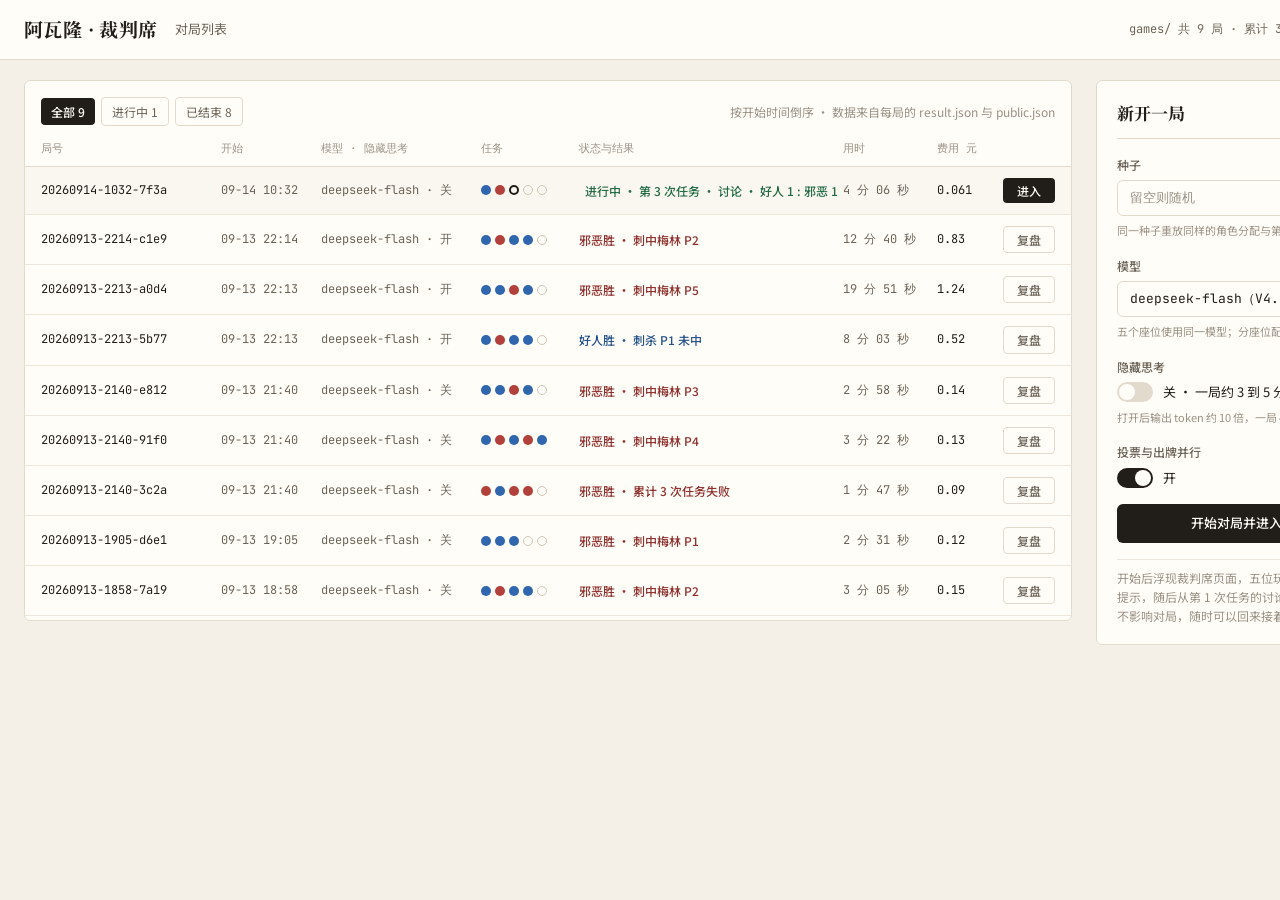
==== design/admin-console/Lobby.dc.html @ 084bc299 "管理员界面设计稿：七块画面的生成脚本与画板源文件，新增设计说明与 ADR 0008 - design/admin-console/：build_screens.py 生成七块画面，另有两块未采用的低保" ====
<!doctype html>
<html>
<head>
  <meta charset="utf-8">
  <script src="./support.js"></script>
</head>
<body>
<x-dc>
<helmet>
  <link rel="stylesheet" href="https://fonts.googleapis.com/css2?family=Noto+Serif+SC:wght@600;700&family=Noto+Sans+SC:wght@400;500;700&family=JetBrains+Mono:wght@400;500&display=swap">
  <style>
    body { margin: 0; background: #f4f0e8; color: #211d18; font-family: "Noto Sans SC", "PingFang SC", "Hiragino Sans GB", "Microsoft YaHei", sans-serif; font-size: 14px; line-height: 1.6; -webkit-font-smoothing: antialiased; }
    a { color: #2f66ad; text-decoration: none; } a:hover { color: #24518a; text-decoration: underline; }
    .serif { font-family: "Noto Serif SC", "Songti SC", "STSong", "SimSun", serif; }
    .mono { font-family: "JetBrains Mono", "SF Mono", Menlo, Consolas, monospace; font-variant-numeric: tabular-nums; }
    @keyframes pulse { 0% { opacity: 1; } 50% { opacity: 0.3; } 100% { opacity: 1; } }
    .pulse { animation: pulse 1.6s ease-in-out infinite; }
    @keyframes shimmer { 0% { background-position: -300px 0; } 100% { background-position: 300px 0; } }
    .skeleton { background: linear-gradient(90deg, #e9e3d7 0%, #f6f2ea 50%, #e9e3d7 100%); background-size: 600px 100%; animation: shimmer 1.8s linear infinite; border-radius: 3px; }
  </style>
</helmet>
<div style="width: 1440px; min-height: 760px; background: #f4f0e8; display: flex; flex-direction: column; box-sizing: border-box;">

  <div style="height: 60px; box-sizing: border-box; padding: 0 24px; display: flex; align-items: center; justify-content: space-between; gap: 24px; background: #fffdf8; border-bottom: 1px solid #e2dbcd;">
    <div style="display: flex; align-items: center; gap: 18px;">
      <div class="serif" style="font-size: 19px; font-weight: 700; letter-spacing: 0.02em; color: #211d18; white-space: nowrap;">阿瓦隆 · 裁判席</div>
      <span style="font-size: 13px; color: #6b6357;">对局列表</span>
    </div>
    <div style="display: flex; align-items: center; gap: 14px;">
      <span class="mono" style="font-size: 12px; color: #6b6357;">games/ 共 9 局 · 累计 3.28 元</span>
      <span style="font-size: 13px; padding: 7px 14px; border-radius: 6px; background: #211d18; color: #fffdf8; font-weight: 500;">新开一局</span>
    </div>
  </div>
  <div style="box-sizing: border-box; padding: 20px 24px 28px; display: grid; grid-template-columns: minmax(0, 1fr) 320px; gap: 24px; align-items: start;">
    <div style="display: flex; flex-direction: column; gap: 20px; min-width: 0;">
      <div style="background: #fffdf8; border: 1px solid #e2dbcd; border-radius: 6px; padding: 16px 0 4px; box-sizing: border-box;">
        <div style="display: flex; align-items: center; justify-content: space-between; padding: 0 16px 14px;">
          <div style="display: flex; align-items: center; gap: 6px;">
            <span style="font-size: 12px; padding: 4px 10px; border-radius: 4px; background: #211d18; color: #fffdf8; font-weight: 500;">全部 9</span>
            <span style="font-size: 12px; padding: 4px 10px; border-radius: 4px; border: 1px solid #e2dbcd; color: #6b6357;">进行中 1</span>
            <span style="font-size: 12px; padding: 4px 10px; border-radius: 4px; border: 1px solid #e2dbcd; color: #6b6357;">已结束 8</span>
          </div>
          <span style="font-size: 12px; color: #9a9184;">按开始时间倒序 · 数据来自每局的 result.json 与 public.json</span>
        </div>
        <div class="mono" style="display: grid; grid-template-columns: 170px 90px 150px 88px minmax(0, 1fr) 84px 56px 52px; gap: 10px; font-size: 11px; color: #9a9184; padding: 0 16px 8px; border-bottom: 1px solid #e2dbcd;"><span>局号</span><span>开始</span><span>模型 · 隐藏思考</span><span>任务</span><span>状态与结果</span><span>用时</span><span>费用 元</span><span></span></div>
        
          <div style="display: grid; grid-template-columns: 170px 90px 150px 88px minmax(0, 1fr) 84px 56px 52px; gap: 10px; align-items: center; padding: 11px 16px; border-bottom: 1px solid #ede7db; font-size: 13px; color: #211d18; background: #faf7f1;">
            <span class="mono" style="font-size: 12px; white-space: nowrap;">20260914-1032-7f3a</span>
            <span class="mono" style="font-size: 12px; color: #6b6357; white-space: nowrap;">09-14 10:32</span>
            <span class="mono" style="font-size: 12px; color: #6b6357; white-space: nowrap;">deepseek-flash · 关</span>
            <div style="display: inline-flex; gap: 4px; align-items: center;"><span style="width: 10px; height: 10px; border-radius: 50%; background: #2f66ad; display: inline-block;"></span><span style="width: 10px; height: 10px; border-radius: 50%; background: #b2403b; display: inline-block;"></span><span class="pulse" style="width: 10px; height: 10px; border-radius: 50%; border: 2px solid #211d18; box-sizing: border-box; display: inline-block;"></span><span style="width: 10px; height: 10px; border-radius: 50%; border: 1px solid #cfc7b8; box-sizing: border-box; display: inline-block;"></span><span style="width: 10px; height: 10px; border-radius: 50%; border: 1px solid #cfc7b8; box-sizing: border-box; display: inline-block;"></span></div>
            <span style="display: inline-flex; align-items: center; gap: 6px; font-size: 12px; color: #236b45; font-weight: 500; white-space: nowrap;"><span class="pulse" style="width: 8px; height: 8px; border-radius: 50%; background: #2f8a5b; display: inline-block;"></span>进行中 · 第 3 次任务 · 讨论 · 好人 1 : 邪恶 1</span>
            <span class="mono" style="font-size: 12px; color: #6b6357; white-space: nowrap;">4 分 06 秒</span>
            <span class="mono" style="font-size: 12px;">0.061</span>
            <span style="font-size: 12px; padding: 3px 10px; border-radius: 4px; background: #211d18; color: #fffdf8; font-weight: 500; text-align: center; white-space: nowrap;">进入</span>
          </div>
          <div style="display: grid; grid-template-columns: 170px 90px 150px 88px minmax(0, 1fr) 84px 56px 52px; gap: 10px; align-items: center; padding: 11px 16px; border-bottom: 1px solid #ede7db; font-size: 13px; color: #211d18;">
            <span class="mono" style="font-size: 12px; white-space: nowrap;">20260913-2214-c1e9</span>
            <span class="mono" style="font-size: 12px; color: #6b6357; white-space: nowrap;">09-13 22:14</span>
            <span class="mono" style="font-size: 12px; color: #6b6357; white-space: nowrap;">deepseek-flash · 开</span>
            <div style="display: inline-flex; gap: 4px; align-items: center;"><span style="width: 10px; height: 10px; border-radius: 50%; background: #2f66ad; display: inline-block;"></span><span style="width: 10px; height: 10px; border-radius: 50%; background: #b2403b; display: inline-block;"></span><span style="width: 10px; height: 10px; border-radius: 50%; background: #2f66ad; display: inline-block;"></span><span style="width: 10px; height: 10px; border-radius: 50%; background: #2f66ad; display: inline-block;"></span><span style="width: 10px; height: 10px; border-radius: 50%; border: 1px solid #cfc7b8; box-sizing: border-box; display: inline-block;"></span></div>
            <span style="font-size: 12px; color: #8f312d; font-weight: 500; white-space: nowrap;">邪恶胜 · 刺中梅林 P2</span>
            <span class="mono" style="font-size: 12px; color: #6b6357; white-space: nowrap;">12 分 40 秒</span>
            <span class="mono" style="font-size: 12px;">0.83</span>
            <span style="font-size: 12px; padding: 3px 10px; border-radius: 4px; border: 1px solid #e2dbcd; color: #6b6357; font-weight: 500; text-align: center; white-space: nowrap;">复盘</span>
          </div>
          <div style="display: grid; grid-template-columns: 170px 90px 150px 88px minmax(0, 1fr) 84px 56px 52px; gap: 10px; align-items: center; padding: 11px 16px; border-bottom: 1px solid #ede7db; font-size: 13px; color: #211d18;">
            <span class="mono" style="font-size: 12px; white-space: nowrap;">20260913-2213-a0d4</span>
            <span class="mono" style="font-size: 12px; color: #6b6357; white-space: nowrap;">09-13 22:13</span>
            <span class="mono" style="font-size: 12px; color: #6b6357; white-space: nowrap;">deepseek-flash · 开</span>
            <div style="display: inline-flex; gap: 4px; align-items: center;"><span style="width: 10px; height: 10px; border-radius: 50%; background: #2f66ad; display: inline-block;"></span><span style="width: 10px; height: 10px; border-radius: 50%; background: #2f66ad; display: inline-block;"></span><span style="width: 10px; height: 10px; border-radius: 50%; background: #b2403b; display: inline-block;"></span><span style="width: 10px; height: 10px; border-radius: 50%; background: #2f66ad; display: inline-block;"></span><span style="width: 10px; height: 10px; border-radius: 50%; border: 1px solid #cfc7b8; box-sizing: border-box; display: inline-block;"></span></div>
            <span style="font-size: 12px; color: #8f312d; font-weight: 500; white-space: nowrap;">邪恶胜 · 刺中梅林 P5</span>
            <span class="mono" style="font-size: 12px; color: #6b6357; white-space: nowrap;">19 分 51 秒</span>
            <span class="mono" style="font-size: 12px;">1.24</span>
            <span style="font-size: 12px; padding: 3px 10px; border-radius: 4px; border: 1px solid #e2dbcd; color: #6b6357; font-weight: 500; text-align: center; white-space: nowrap;">复盘</span>
          </div>
          <div style="display: grid; grid-template-columns: 170px 90px 150px 88px minmax(0, 1fr) 84px 56px 52px; gap: 10px; align-items: center; padding: 11px 16px; border-bottom: 1px solid #ede7db; font-size: 13px; color: #211d18;">
            <span class="mono" style="font-size: 12px; white-space: nowrap;">20260913-2213-5b77</span>
            <span class="mono" style="font-size: 12px; color: #6b6357; white-space: nowrap;">09-13 22:13</span>
            <span class="mono" style="font-size: 12px; color: #6b6357; white-space: nowrap;">deepseek-flash · 开</span>
            <div style="display: inline-flex; gap: 4px; align-items: center;"><span style="width: 10px; height: 10px; border-radius: 50%; background: #2f66ad; display: inline-block;"></span><span style="width: 10px; height: 10px; border-radius: 50%; background: #b2403b; display: inline-block;"></span><span style="width: 10px; height: 10px; border-radius: 50%; background: #2f66ad; display: inline-block;"></span><span style="width: 10px; height: 10px; border-radius: 50%; background: #2f66ad; display: inline-block;"></span><span style="width: 10px; height: 10px; border-radius: 50%; border: 1px solid #cfc7b8; box-sizing: border-box; display: inline-block;"></span></div>
            <span style="font-size: 12px; color: #24518a; font-weight: 500; white-space: nowrap;">好人胜 · 刺杀 P1 未中</span>
            <span class="mono" style="font-size: 12px; color: #6b6357; white-space: nowrap;">8 分 03 秒</span>
            <span class="mono" style="font-size: 12px;">0.52</span>
            <span style="font-size: 12px; padding: 3px 10px; border-radius: 4px; border: 1px solid #e2dbcd; color: #6b6357; font-weight: 500; text-align: center; white-space: nowrap;">复盘</span>
          </div>
          <div style="display: grid; grid-template-columns: 170px 90px 150px 88px minmax(0, 1fr) 84px 56px 52px; gap: 10px; align-items: center; padding: 11px 16px; border-bottom: 1px solid #ede7db; font-size: 13px; color: #211d18;">
            <span class="mono" style="font-size: 12px; white-space: nowrap;">20260913-2140-e812</span>
            <span class="mono" style="font-size: 12px; color: #6b6357; white-space: nowrap;">09-13 21:40</span>
            <span class="mono" style="font-size: 12px; color: #6b6357; white-space: nowrap;">deepseek-flash · 关</span>
            <div style="display: inline-flex; gap: 4px; align-items: center;"><span style="width: 10px; height: 10px; border-radius: 50%; background: #2f66ad; display: inline-block;"></span><span style="width: 10px; height: 10px; border-radius: 50%; background: #2f66ad; display: inline-block;"></span><span style="width: 10px; height: 10px; border-radius: 50%; background: #b2403b; display: inline-block;"></span><span style="width: 10px; height: 10px; border-radius: 50%; background: #2f66ad; display: inline-block;"></span><span style="width: 10px; height: 10px; border-radius: 50%; border: 1px solid #cfc7b8; box-sizing: border-box; display: inline-block;"></span></div>
            <span style="font-size: 12px; color: #8f312d; font-weight: 500; white-space: nowrap;">邪恶胜 · 刺中梅林 P3</span>
            <span class="mono" style="font-size: 12px; color: #6b6357; white-space: nowrap;">2 分 58 秒</span>
            <span class="mono" style="font-size: 12px;">0.14</span>
            <span style="font-size: 12px; padding: 3px 10px; border-radius: 4px; border: 1px solid #e2dbcd; color: #6b6357; font-weight: 500; text-align: center; white-space: nowrap;">复盘</span>
          </div>
          <div style="display: grid; grid-template-columns: 170px 90px 150px 88px minmax(0, 1fr) 84px 56px 52px; gap: 10px; align-items: center; padding: 11px 16px; border-bottom: 1px solid #ede7db; font-size: 13px; color: #211d18;">
            <span class="mono" style="font-size: 12px; white-space: nowrap;">20260913-2140-91f0</span>
            <span class="mono" style="font-size: 12px; color: #6b6357; white-space: nowrap;">09-13 21:40</span>
            <span class="mono" style="font-size: 12px; color: #6b6357; white-space: nowrap;">deepseek-flash · 关</span>
            <div style="display: inline-flex; gap: 4px; align-items: center;"><span style="width: 10px; height: 10px; border-radius: 50%; background: #2f66ad; display: inline-block;"></span><span style="width: 10px; height: 10px; border-radius: 50%; background: #b2403b; display: inline-block;"></span><span style="width: 10px; height: 10px; border-radius: 50%; background: #2f66ad; display: inline-block;"></span><span style="width: 10px; height: 10px; border-radius: 50%; background: #b2403b; display: inline-block;"></span><span style="width: 10px; height: 10px; border-radius: 50%; background: #2f66ad; display: inline-block;"></span></div>
            <span style="font-size: 12px; color: #8f312d; font-weight: 500; white-space: nowrap;">邪恶胜 · 刺中梅林 P4</span>
            <span class="mono" style="font-size: 12px; color: #6b6357; white-space: nowrap;">3 分 22 秒</span>
            <span class="mono" style="font-size: 12px;">0.13</span>
            <span style="font-size: 12px; padding: 3px 10px; border-radius: 4px; border: 1px solid #e2dbcd; color: #6b6357; font-weight: 500; text-align: center; white-space: nowrap;">复盘</span>
          </div>
          <div style="display: grid; grid-template-columns: 170px 90px 150px 88px minmax(0, 1fr) 84px 56px 52px; gap: 10px; align-items: center; padding: 11px 16px; border-bottom: 1px solid #ede7db; font-size: 13px; color: #211d18;">
            <span class="mono" style="font-size: 12px; white-space: nowrap;">20260913-2140-3c2a</span>
            <span class="mono" style="font-size: 12px; color: #6b6357; white-space: nowrap;">09-13 21:40</span>
            <span class="mono" style="font-size: 12px; color: #6b6357; white-space: nowrap;">deepseek-flash · 关</span>
            <div style="display: inline-flex; gap: 4px; align-items: center;"><span style="width: 10px; height: 10px; border-radius: 50%; background: #b2403b; display: inline-block;"></span><span style="width: 10px; height: 10px; border-radius: 50%; background: #2f66ad; display: inline-block;"></span><span style="width: 10px; height: 10px; border-radius: 50%; background: #b2403b; display: inline-block;"></span><span style="width: 10px; height: 10px; border-radius: 50%; background: #b2403b; display: inline-block;"></span><span style="width: 10px; height: 10px; border-radius: 50%; border: 1px solid #cfc7b8; box-sizing: border-box; display: inline-block;"></span></div>
            <span style="font-size: 12px; color: #8f312d; font-weight: 500; white-space: nowrap;">邪恶胜 · 累计 3 次任务失败</span>
            <span class="mono" style="font-size: 12px; color: #6b6357; white-space: nowrap;">1 分 47 秒</span>
            <span class="mono" style="font-size: 12px;">0.09</span>
            <span style="font-size: 12px; padding: 3px 10px; border-radius: 4px; border: 1px solid #e2dbcd; color: #6b6357; font-weight: 500; text-align: center; white-space: nowrap;">复盘</span>
          </div>
          <div style="display: grid; grid-template-columns: 170px 90px 150px 88px minmax(0, 1fr) 84px 56px 52px; gap: 10px; align-items: center; padding: 11px 16px; border-bottom: 1px solid #ede7db; font-size: 13px; color: #211d18;">
            <span class="mono" style="font-size: 12px; white-space: nowrap;">20260913-1905-d6e1</span>
            <span class="mono" style="font-size: 12px; color: #6b6357; white-space: nowrap;">09-13 19:05</span>
            <span class="mono" style="font-size: 12px; color: #6b6357; white-space: nowrap;">deepseek-flash · 关</span>
            <div style="display: inline-flex; gap: 4px; align-items: center;"><span style="width: 10px; height: 10px; border-radius: 50%; background: #2f66ad; display: inline-block;"></span><span style="width: 10px; height: 10px; border-radius: 50%; background: #2f66ad; display: inline-block;"></span><span style="width: 10px; height: 10px; border-radius: 50%; background: #2f66ad; display: inline-block;"></span><span style="width: 10px; height: 10px; border-radius: 50%; border: 1px solid #cfc7b8; box-sizing: border-box; display: inline-block;"></span><span style="width: 10px; height: 10px; border-radius: 50%; border: 1px solid #cfc7b8; box-sizing: border-box; display: inline-block;"></span></div>
            <span style="font-size: 12px; color: #8f312d; font-weight: 500; white-space: nowrap;">邪恶胜 · 刺中梅林 P1</span>
            <span class="mono" style="font-size: 12px; color: #6b6357; white-space: nowrap;">2 分 31 秒</span>
            <span class="mono" style="font-size: 12px;">0.12</span>
            <span style="font-size: 12px; padding: 3px 10px; border-radius: 4px; border: 1px solid #e2dbcd; color: #6b6357; font-weight: 500; text-align: center; white-space: nowrap;">复盘</span>
          </div>
          <div style="display: grid; grid-template-columns: 170px 90px 150px 88px minmax(0, 1fr) 84px 56px 52px; gap: 10px; align-items: center; padding: 11px 16px; border-bottom: 1px solid #ede7db; font-size: 13px; color: #211d18;">
            <span class="mono" style="font-size: 12px; white-space: nowrap;">20260913-1858-7a19</span>
            <span class="mono" style="font-size: 12px; color: #6b6357; white-space: nowrap;">09-13 18:58</span>
            <span class="mono" style="font-size: 12px; color: #6b6357; white-space: nowrap;">deepseek-flash · 关</span>
            <div style="display: inline-flex; gap: 4px; align-items: center;"><span style="width: 10px; height: 10px; border-radius: 50%; background: #2f66ad; display: inline-block;"></span><span style="width: 10px; height: 10px; border-radius: 50%; background: #b2403b; display: inline-block;"></span><span style="width: 10px; height: 10px; border-radius: 50%; background: #2f66ad; display: inline-block;"></span><span style="width: 10px; height: 10px; border-radius: 50%; background: #2f66ad; display: inline-block;"></span><span style="width: 10px; height: 10px; border-radius: 50%; border: 1px solid #cfc7b8; box-sizing: border-box; display: inline-block;"></span></div>
            <span style="font-size: 12px; color: #8f312d; font-weight: 500; white-space: nowrap;">邪恶胜 · 刺中梅林 P2</span>
            <span class="mono" style="font-size: 12px; color: #6b6357; white-space: nowrap;">3 分 05 秒</span>
            <span class="mono" style="font-size: 12px;">0.15</span>
            <span style="font-size: 12px; padding: 3px 10px; border-radius: 4px; border: 1px solid #e2dbcd; color: #6b6357; font-weight: 500; text-align: center; white-space: nowrap;">复盘</span>
          </div>
      </div></div>
    <div style="display: flex; flex-direction: column; gap: 20px; min-width: 0;">
      <div style="background: #fffdf8; border: 1px solid #e2dbcd; border-radius: 6px; padding: 18px 20px; box-sizing: border-box; display: flex; flex-direction: column; gap: 16px;">
        <div style="display: flex; align-items: baseline; justify-content: space-between; padding-bottom: 12px; border-bottom: 1px solid #e2dbcd;">
          <span class="serif" style="font-size: 17px; font-weight: 700; color: #211d18;">新开一局</span>
          <span style="font-size: 12px; color: #9a9184;">等同命令行参数</span>
        </div>
        <div style="display: flex; flex-direction: column; gap: 6px;"><span style="font-size: 12px; color: #6b6357; font-weight: 500;">种子</span><div class="mono" style="height: 36px; box-sizing: border-box; border: 1px solid #e2dbcd; border-radius: 6px; padding: 0 12px; display: flex; align-items: center; font-size: 13px; color: #9a9184; background: #fffdf8;">留空则随机</div><span style="font-size: 11px; color: #9a9184;">同一种子重放同样的角色分配与第一任队长</span></div>
        <div style="display: flex; flex-direction: column; gap: 6px;"><span style="font-size: 12px; color: #6b6357; font-weight: 500;">模型</span><div class="mono" style="height: 36px; box-sizing: border-box; border: 1px solid #e2dbcd; border-radius: 6px; padding: 0 12px; display: flex; align-items: center; justify-content: space-between; font-size: 13px; color: #211d18; background: #fffdf8;"><span>deepseek-flash（V4.1 Flash）</span><svg width="14" height="14" viewBox="0 0 24 24" fill="none" stroke="#9a9184" stroke-width="2" stroke-linecap="round" stroke-linejoin="round"><path d="M6 9l6 6 6-6"></path></svg></div><span style="font-size: 11px; color: #9a9184;">五个座位使用同一模型；分座位配置留待玩家界面阶段</span></div>
        <div style="display: flex; flex-direction: column; gap: 6px;"><span style="font-size: 12px; color: #6b6357; font-weight: 500;">隐藏思考</span><div style="display: flex; align-items: center; gap: 10px;"><span style="position: relative; width: 36px; height: 20px; border-radius: 10px; background: #e2dbcd; display: inline-block;"><span style="position: absolute; top: 2px; left: 2px; width: 16px; height: 16px; border-radius: 50%; background: #fffdf8;"></span></span><span style="font-size: 13px; color: #211d18;">关 · 一局约 3 到 5 分钟</span></div><span style="font-size: 11px; color: #9a9184;">打开后输出 token 约 10 倍，一局 4 到 20 分钟</span></div>
        <div style="display: flex; flex-direction: column; gap: 6px;"><span style="font-size: 12px; color: #6b6357; font-weight: 500;">投票与出牌并行</span><div style="display: flex; align-items: center; gap: 10px;"><span style="position: relative; width: 36px; height: 20px; border-radius: 10px; background: #211d18; display: inline-block;"><span style="position: absolute; top: 2px; left: 18px; width: 16px; height: 16px; border-radius: 50%; background: #fffdf8;"></span></span><span style="font-size: 13px; color: #211d18;">开</span></div></div>
        <span style="font-size: 13px; padding: 9px 14px; border-radius: 6px; background: #211d18; color: #fffdf8; font-weight: 500; text-align: center;">开始对局并进入裁判席</span>
        <div style="font-size: 12px; color: #9a9184; line-height: 1.6; padding-top: 8px; border-top: 1px solid #ede7db;">开始后浮现裁判席页面，五位玩家先各收到一份系统提示，随后从第 1 次任务的讨论开始。中途关闭页面不影响对局，随时可以回来接着看。</div>
      </div></div>
  </div>
</div>
</x-dc>
</body>
</html>
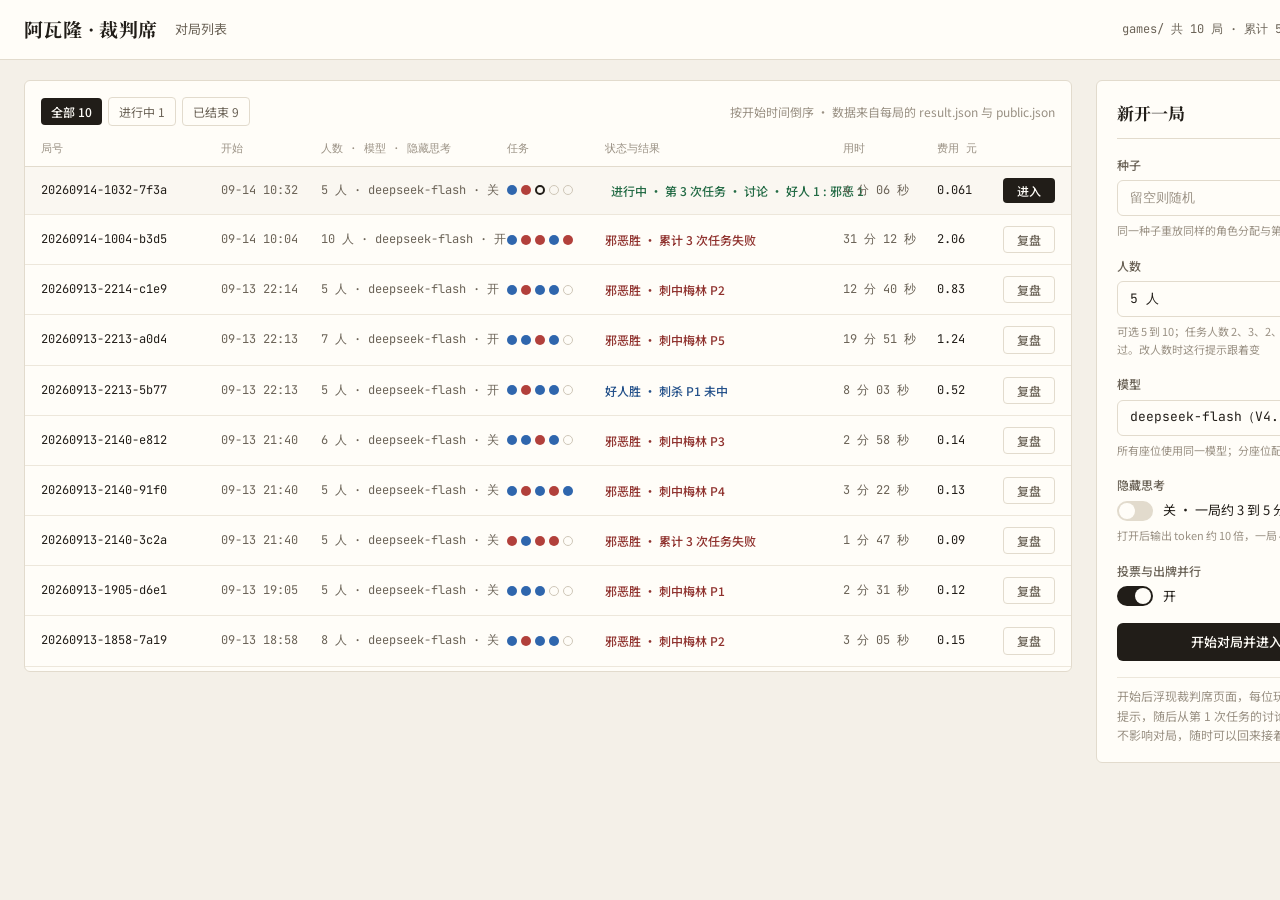
==== commit bc03221d: "支持 5 到 10 人局：规则、提示词、落盘、网页与设计稿全部按人数生成 - rules.py：座位表、角色表、任务人数表、通过票数、第 4 次任务的失败牌门槛都改为按人数的纯函数，人数一律作参数传入" ====
--- a/design/admin-console/Lobby.dc.html
+++ b/design/admin-console/Lobby.dc.html
@@ -27,7 +27,7 @@
       <span style="font-size: 13px; color: #6b6357;">对局列表</span>
     </div>
     <div style="display: flex; align-items: center; gap: 14px;">
-      <span class="mono" style="font-size: 12px; color: #6b6357;">games/ 共 9 局 · 累计 3.28 元</span>
+      <span class="mono" style="font-size: 12px; color: #6b6357;">games/ 共 10 局 · 累计 5.34 元</span>
       <span style="font-size: 13px; padding: 7px 14px; border-radius: 6px; background: #211d18; color: #fffdf8; font-weight: 500;">新开一局</span>
     </div>
   </div>
@@ -36,98 +36,108 @@
       <div style="background: #fffdf8; border: 1px solid #e2dbcd; border-radius: 6px; padding: 16px 0 4px; box-sizing: border-box;">
         <div style="display: flex; align-items: center; justify-content: space-between; padding: 0 16px 14px;">
           <div style="display: flex; align-items: center; gap: 6px;">
-            <span style="font-size: 12px; padding: 4px 10px; border-radius: 4px; background: #211d18; color: #fffdf8; font-weight: 500;">全部 9</span>
+            <span style="font-size: 12px; padding: 4px 10px; border-radius: 4px; background: #211d18; color: #fffdf8; font-weight: 500;">全部 10</span>
             <span style="font-size: 12px; padding: 4px 10px; border-radius: 4px; border: 1px solid #e2dbcd; color: #6b6357;">进行中 1</span>
-            <span style="font-size: 12px; padding: 4px 10px; border-radius: 4px; border: 1px solid #e2dbcd; color: #6b6357;">已结束 8</span>
+            <span style="font-size: 12px; padding: 4px 10px; border-radius: 4px; border: 1px solid #e2dbcd; color: #6b6357;">已结束 9</span>
           </div>
           <span style="font-size: 12px; color: #9a9184;">按开始时间倒序 · 数据来自每局的 result.json 与 public.json</span>
         </div>
-        <div class="mono" style="display: grid; grid-template-columns: 170px 90px 150px 88px minmax(0, 1fr) 84px 56px 52px; gap: 10px; font-size: 11px; color: #9a9184; padding: 0 16px 8px; border-bottom: 1px solid #e2dbcd;"><span>局号</span><span>开始</span><span>模型 · 隐藏思考</span><span>任务</span><span>状态与结果</span><span>用时</span><span>费用 元</span><span></span></div>
+        <div class="mono" style="display: grid; grid-template-columns: 170px 90px 176px 88px minmax(0, 1fr) 84px 56px 52px; gap: 10px; font-size: 11px; color: #9a9184; padding: 0 16px 8px; border-bottom: 1px solid #e2dbcd;"><span>局号</span><span>开始</span><span>人数 · 模型 · 隐藏思考</span><span>任务</span><span>状态与结果</span><span>用时</span><span>费用 元</span><span></span></div>
         
-          <div style="display: grid; grid-template-columns: 170px 90px 150px 88px minmax(0, 1fr) 84px 56px 52px; gap: 10px; align-items: center; padding: 11px 16px; border-bottom: 1px solid #ede7db; font-size: 13px; color: #211d18; background: #faf7f1;">
+          <div style="display: grid; grid-template-columns: 170px 90px 176px 88px minmax(0, 1fr) 84px 56px 52px; gap: 10px; align-items: center; padding: 11px 16px; border-bottom: 1px solid #ede7db; font-size: 13px; color: #211d18; background: #faf7f1;">
             <span class="mono" style="font-size: 12px; white-space: nowrap;">20260914-1032-7f3a</span>
             <span class="mono" style="font-size: 12px; color: #6b6357; white-space: nowrap;">09-14 10:32</span>
-            <span class="mono" style="font-size: 12px; color: #6b6357; white-space: nowrap;">deepseek-flash · 关</span>
+            <span class="mono" style="font-size: 12px; color: #6b6357; white-space: nowrap;">5 人 · deepseek-flash · 关</span>
             <div style="display: inline-flex; gap: 4px; align-items: center;"><span style="width: 10px; height: 10px; border-radius: 50%; background: #2f66ad; display: inline-block;"></span><span style="width: 10px; height: 10px; border-radius: 50%; background: #b2403b; display: inline-block;"></span><span class="pulse" style="width: 10px; height: 10px; border-radius: 50%; border: 2px solid #211d18; box-sizing: border-box; display: inline-block;"></span><span style="width: 10px; height: 10px; border-radius: 50%; border: 1px solid #cfc7b8; box-sizing: border-box; display: inline-block;"></span><span style="width: 10px; height: 10px; border-radius: 50%; border: 1px solid #cfc7b8; box-sizing: border-box; display: inline-block;"></span></div>
             <span style="display: inline-flex; align-items: center; gap: 6px; font-size: 12px; color: #236b45; font-weight: 500; white-space: nowrap;"><span class="pulse" style="width: 8px; height: 8px; border-radius: 50%; background: #2f8a5b; display: inline-block;"></span>进行中 · 第 3 次任务 · 讨论 · 好人 1 : 邪恶 1</span>
             <span class="mono" style="font-size: 12px; color: #6b6357; white-space: nowrap;">4 分 06 秒</span>
             <span class="mono" style="font-size: 12px;">0.061</span>
             <span style="font-size: 12px; padding: 3px 10px; border-radius: 4px; background: #211d18; color: #fffdf8; font-weight: 500; text-align: center; white-space: nowrap;">进入</span>
           </div>
-          <div style="display: grid; grid-template-columns: 170px 90px 150px 88px minmax(0, 1fr) 84px 56px 52px; gap: 10px; align-items: center; padding: 11px 16px; border-bottom: 1px solid #ede7db; font-size: 13px; color: #211d18;">
+          <div style="display: grid; grid-template-columns: 170px 90px 176px 88px minmax(0, 1fr) 84px 56px 52px; gap: 10px; align-items: center; padding: 11px 16px; border-bottom: 1px solid #ede7db; font-size: 13px; color: #211d18;">
+            <span class="mono" style="font-size: 12px; white-space: nowrap;">20260914-1004-b3d5</span>
+            <span class="mono" style="font-size: 12px; color: #6b6357; white-space: nowrap;">09-14 10:04</span>
+            <span class="mono" style="font-size: 12px; color: #6b6357; white-space: nowrap;">10 人 · deepseek-flash · 开</span>
+            <div style="display: inline-flex; gap: 4px; align-items: center;"><span style="width: 10px; height: 10px; border-radius: 50%; background: #2f66ad; display: inline-block;"></span><span style="width: 10px; height: 10px; border-radius: 50%; background: #b2403b; display: inline-block;"></span><span style="width: 10px; height: 10px; border-radius: 50%; background: #b2403b; display: inline-block;"></span><span style="width: 10px; height: 10px; border-radius: 50%; background: #2f66ad; display: inline-block;"></span><span style="width: 10px; height: 10px; border-radius: 50%; background: #b2403b; display: inline-block;"></span></div>
+            <span style="font-size: 12px; color: #8f312d; font-weight: 500; white-space: nowrap;">邪恶胜 · 累计 3 次任务失败</span>
+            <span class="mono" style="font-size: 12px; color: #6b6357; white-space: nowrap;">31 分 12 秒</span>
+            <span class="mono" style="font-size: 12px;">2.06</span>
+            <span style="font-size: 12px; padding: 3px 10px; border-radius: 4px; border: 1px solid #e2dbcd; color: #6b6357; font-weight: 500; text-align: center; white-space: nowrap;">复盘</span>
+          </div>
+          <div style="display: grid; grid-template-columns: 170px 90px 176px 88px minmax(0, 1fr) 84px 56px 52px; gap: 10px; align-items: center; padding: 11px 16px; border-bottom: 1px solid #ede7db; font-size: 13px; color: #211d18;">
             <span class="mono" style="font-size: 12px; white-space: nowrap;">20260913-2214-c1e9</span>
             <span class="mono" style="font-size: 12px; color: #6b6357; white-space: nowrap;">09-13 22:14</span>
-            <span class="mono" style="font-size: 12px; color: #6b6357; white-space: nowrap;">deepseek-flash · 开</span>
+            <span class="mono" style="font-size: 12px; color: #6b6357; white-space: nowrap;">5 人 · deepseek-flash · 开</span>
             <div style="display: inline-flex; gap: 4px; align-items: center;"><span style="width: 10px; height: 10px; border-radius: 50%; background: #2f66ad; display: inline-block;"></span><span style="width: 10px; height: 10px; border-radius: 50%; background: #b2403b; display: inline-block;"></span><span style="width: 10px; height: 10px; border-radius: 50%; background: #2f66ad; display: inline-block;"></span><span style="width: 10px; height: 10px; border-radius: 50%; background: #2f66ad; display: inline-block;"></span><span style="width: 10px; height: 10px; border-radius: 50%; border: 1px solid #cfc7b8; box-sizing: border-box; display: inline-block;"></span></div>
             <span style="font-size: 12px; color: #8f312d; font-weight: 500; white-space: nowrap;">邪恶胜 · 刺中梅林 P2</span>
             <span class="mono" style="font-size: 12px; color: #6b6357; white-space: nowrap;">12 分 40 秒</span>
             <span class="mono" style="font-size: 12px;">0.83</span>
             <span style="font-size: 12px; padding: 3px 10px; border-radius: 4px; border: 1px solid #e2dbcd; color: #6b6357; font-weight: 500; text-align: center; white-space: nowrap;">复盘</span>
           </div>
-          <div style="display: grid; grid-template-columns: 170px 90px 150px 88px minmax(0, 1fr) 84px 56px 52px; gap: 10px; align-items: center; padding: 11px 16px; border-bottom: 1px solid #ede7db; font-size: 13px; color: #211d18;">
+          <div style="display: grid; grid-template-columns: 170px 90px 176px 88px minmax(0, 1fr) 84px 56px 52px; gap: 10px; align-items: center; padding: 11px 16px; border-bottom: 1px solid #ede7db; font-size: 13px; color: #211d18;">
             <span class="mono" style="font-size: 12px; white-space: nowrap;">20260913-2213-a0d4</span>
             <span class="mono" style="font-size: 12px; color: #6b6357; white-space: nowrap;">09-13 22:13</span>
-            <span class="mono" style="font-size: 12px; color: #6b6357; white-space: nowrap;">deepseek-flash · 开</span>
+            <span class="mono" style="font-size: 12px; color: #6b6357; white-space: nowrap;">7 人 · deepseek-flash · 开</span>
             <div style="display: inline-flex; gap: 4px; align-items: center;"><span style="width: 10px; height: 10px; border-radius: 50%; background: #2f66ad; display: inline-block;"></span><span style="width: 10px; height: 10px; border-radius: 50%; background: #2f66ad; display: inline-block;"></span><span style="width: 10px; height: 10px; border-radius: 50%; background: #b2403b; display: inline-block;"></span><span style="width: 10px; height: 10px; border-radius: 50%; background: #2f66ad; display: inline-block;"></span><span style="width: 10px; height: 10px; border-radius: 50%; border: 1px solid #cfc7b8; box-sizing: border-box; display: inline-block;"></span></div>
             <span style="font-size: 12px; color: #8f312d; font-weight: 500; white-space: nowrap;">邪恶胜 · 刺中梅林 P5</span>
             <span class="mono" style="font-size: 12px; color: #6b6357; white-space: nowrap;">19 分 51 秒</span>
             <span class="mono" style="font-size: 12px;">1.24</span>
             <span style="font-size: 12px; padding: 3px 10px; border-radius: 4px; border: 1px solid #e2dbcd; color: #6b6357; font-weight: 500; text-align: center; white-space: nowrap;">复盘</span>
           </div>
-          <div style="display: grid; grid-template-columns: 170px 90px 150px 88px minmax(0, 1fr) 84px 56px 52px; gap: 10px; align-items: center; padding: 11px 16px; border-bottom: 1px solid #ede7db; font-size: 13px; color: #211d18;">
+          <div style="display: grid; grid-template-columns: 170px 90px 176px 88px minmax(0, 1fr) 84px 56px 52px; gap: 10px; align-items: center; padding: 11px 16px; border-bottom: 1px solid #ede7db; font-size: 13px; color: #211d18;">
             <span class="mono" style="font-size: 12px; white-space: nowrap;">20260913-2213-5b77</span>
             <span class="mono" style="font-size: 12px; color: #6b6357; white-space: nowrap;">09-13 22:13</span>
-            <span class="mono" style="font-size: 12px; color: #6b6357; white-space: nowrap;">deepseek-flash · 开</span>
+            <span class="mono" style="font-size: 12px; color: #6b6357; white-space: nowrap;">5 人 · deepseek-flash · 开</span>
             <div style="display: inline-flex; gap: 4px; align-items: center;"><span style="width: 10px; height: 10px; border-radius: 50%; background: #2f66ad; display: inline-block;"></span><span style="width: 10px; height: 10px; border-radius: 50%; background: #b2403b; display: inline-block;"></span><span style="width: 10px; height: 10px; border-radius: 50%; background: #2f66ad; display: inline-block;"></span><span style="width: 10px; height: 10px; border-radius: 50%; background: #2f66ad; display: inline-block;"></span><span style="width: 10px; height: 10px; border-radius: 50%; border: 1px solid #cfc7b8; box-sizing: border-box; display: inline-block;"></span></div>
             <span style="font-size: 12px; color: #24518a; font-weight: 500; white-space: nowrap;">好人胜 · 刺杀 P1 未中</span>
             <span class="mono" style="font-size: 12px; color: #6b6357; white-space: nowrap;">8 分 03 秒</span>
             <span class="mono" style="font-size: 12px;">0.52</span>
             <span style="font-size: 12px; padding: 3px 10px; border-radius: 4px; border: 1px solid #e2dbcd; color: #6b6357; font-weight: 500; text-align: center; white-space: nowrap;">复盘</span>
           </div>
-          <div style="display: grid; grid-template-columns: 170px 90px 150px 88px minmax(0, 1fr) 84px 56px 52px; gap: 10px; align-items: center; padding: 11px 16px; border-bottom: 1px solid #ede7db; font-size: 13px; color: #211d18;">
+          <div style="display: grid; grid-template-columns: 170px 90px 176px 88px minmax(0, 1fr) 84px 56px 52px; gap: 10px; align-items: center; padding: 11px 16px; border-bottom: 1px solid #ede7db; font-size: 13px; color: #211d18;">
             <span class="mono" style="font-size: 12px; white-space: nowrap;">20260913-2140-e812</span>
             <span class="mono" style="font-size: 12px; color: #6b6357; white-space: nowrap;">09-13 21:40</span>
-            <span class="mono" style="font-size: 12px; color: #6b6357; white-space: nowrap;">deepseek-flash · 关</span>
+            <span class="mono" style="font-size: 12px; color: #6b6357; white-space: nowrap;">6 人 · deepseek-flash · 关</span>
             <div style="display: inline-flex; gap: 4px; align-items: center;"><span style="width: 10px; height: 10px; border-radius: 50%; background: #2f66ad; display: inline-block;"></span><span style="width: 10px; height: 10px; border-radius: 50%; background: #2f66ad; display: inline-block;"></span><span style="width: 10px; height: 10px; border-radius: 50%; background: #b2403b; display: inline-block;"></span><span style="width: 10px; height: 10px; border-radius: 50%; background: #2f66ad; display: inline-block;"></span><span style="width: 10px; height: 10px; border-radius: 50%; border: 1px solid #cfc7b8; box-sizing: border-box; display: inline-block;"></span></div>
             <span style="font-size: 12px; color: #8f312d; font-weight: 500; white-space: nowrap;">邪恶胜 · 刺中梅林 P3</span>
             <span class="mono" style="font-size: 12px; color: #6b6357; white-space: nowrap;">2 分 58 秒</span>
             <span class="mono" style="font-size: 12px;">0.14</span>
             <span style="font-size: 12px; padding: 3px 10px; border-radius: 4px; border: 1px solid #e2dbcd; color: #6b6357; font-weight: 500; text-align: center; white-space: nowrap;">复盘</span>
           </div>
-          <div style="display: grid; grid-template-columns: 170px 90px 150px 88px minmax(0, 1fr) 84px 56px 52px; gap: 10px; align-items: center; padding: 11px 16px; border-bottom: 1px solid #ede7db; font-size: 13px; color: #211d18;">
+          <div style="display: grid; grid-template-columns: 170px 90px 176px 88px minmax(0, 1fr) 84px 56px 52px; gap: 10px; align-items: center; padding: 11px 16px; border-bottom: 1px solid #ede7db; font-size: 13px; color: #211d18;">
             <span class="mono" style="font-size: 12px; white-space: nowrap;">20260913-2140-91f0</span>
             <span class="mono" style="font-size: 12px; color: #6b6357; white-space: nowrap;">09-13 21:40</span>
-            <span class="mono" style="font-size: 12px; color: #6b6357; white-space: nowrap;">deepseek-flash · 关</span>
+            <span class="mono" style="font-size: 12px; color: #6b6357; white-space: nowrap;">5 人 · deepseek-flash · 关</span>
             <div style="display: inline-flex; gap: 4px; align-items: center;"><span style="width: 10px; height: 10px; border-radius: 50%; background: #2f66ad; display: inline-block;"></span><span style="width: 10px; height: 10px; border-radius: 50%; background: #b2403b; display: inline-block;"></span><span style="width: 10px; height: 10px; border-radius: 50%; background: #2f66ad; display: inline-block;"></span><span style="width: 10px; height: 10px; border-radius: 50%; background: #b2403b; display: inline-block;"></span><span style="width: 10px; height: 10px; border-radius: 50%; background: #2f66ad; display: inline-block;"></span></div>
             <span style="font-size: 12px; color: #8f312d; font-weight: 500; white-space: nowrap;">邪恶胜 · 刺中梅林 P4</span>
             <span class="mono" style="font-size: 12px; color: #6b6357; white-space: nowrap;">3 分 22 秒</span>
             <span class="mono" style="font-size: 12px;">0.13</span>
             <span style="font-size: 12px; padding: 3px 10px; border-radius: 4px; border: 1px solid #e2dbcd; color: #6b6357; font-weight: 500; text-align: center; white-space: nowrap;">复盘</span>
           </div>
-          <div style="display: grid; grid-template-columns: 170px 90px 150px 88px minmax(0, 1fr) 84px 56px 52px; gap: 10px; align-items: center; padding: 11px 16px; border-bottom: 1px solid #ede7db; font-size: 13px; color: #211d18;">
+          <div style="display: grid; grid-template-columns: 170px 90px 176px 88px minmax(0, 1fr) 84px 56px 52px; gap: 10px; align-items: center; padding: 11px 16px; border-bottom: 1px solid #ede7db; font-size: 13px; color: #211d18;">
             <span class="mono" style="font-size: 12px; white-space: nowrap;">20260913-2140-3c2a</span>
             <span class="mono" style="font-size: 12px; color: #6b6357; white-space: nowrap;">09-13 21:40</span>
-            <span class="mono" style="font-size: 12px; color: #6b6357; white-space: nowrap;">deepseek-flash · 关</span>
+            <span class="mono" style="font-size: 12px; color: #6b6357; white-space: nowrap;">5 人 · deepseek-flash · 关</span>
             <div style="display: inline-flex; gap: 4px; align-items: center;"><span style="width: 10px; height: 10px; border-radius: 50%; background: #b2403b; display: inline-block;"></span><span style="width: 10px; height: 10px; border-radius: 50%; background: #2f66ad; display: inline-block;"></span><span style="width: 10px; height: 10px; border-radius: 50%; background: #b2403b; display: inline-block;"></span><span style="width: 10px; height: 10px; border-radius: 50%; background: #b2403b; display: inline-block;"></span><span style="width: 10px; height: 10px; border-radius: 50%; border: 1px solid #cfc7b8; box-sizing: border-box; display: inline-block;"></span></div>
             <span style="font-size: 12px; color: #8f312d; font-weight: 500; white-space: nowrap;">邪恶胜 · 累计 3 次任务失败</span>
             <span class="mono" style="font-size: 12px; color: #6b6357; white-space: nowrap;">1 分 47 秒</span>
             <span class="mono" style="font-size: 12px;">0.09</span>
             <span style="font-size: 12px; padding: 3px 10px; border-radius: 4px; border: 1px solid #e2dbcd; color: #6b6357; font-weight: 500; text-align: center; white-space: nowrap;">复盘</span>
           </div>
-          <div style="display: grid; grid-template-columns: 170px 90px 150px 88px minmax(0, 1fr) 84px 56px 52px; gap: 10px; align-items: center; padding: 11px 16px; border-bottom: 1px solid #ede7db; font-size: 13px; color: #211d18;">
+          <div style="display: grid; grid-template-columns: 170px 90px 176px 88px minmax(0, 1fr) 84px 56px 52px; gap: 10px; align-items: center; padding: 11px 16px; border-bottom: 1px solid #ede7db; font-size: 13px; color: #211d18;">
             <span class="mono" style="font-size: 12px; white-space: nowrap;">20260913-1905-d6e1</span>
             <span class="mono" style="font-size: 12px; color: #6b6357; white-space: nowrap;">09-13 19:05</span>
-            <span class="mono" style="font-size: 12px; color: #6b6357; white-space: nowrap;">deepseek-flash · 关</span>
+            <span class="mono" style="font-size: 12px; color: #6b6357; white-space: nowrap;">5 人 · deepseek-flash · 关</span>
             <div style="display: inline-flex; gap: 4px; align-items: center;"><span style="width: 10px; height: 10px; border-radius: 50%; background: #2f66ad; display: inline-block;"></span><span style="width: 10px; height: 10px; border-radius: 50%; background: #2f66ad; display: inline-block;"></span><span style="width: 10px; height: 10px; border-radius: 50%; background: #2f66ad; display: inline-block;"></span><span style="width: 10px; height: 10px; border-radius: 50%; border: 1px solid #cfc7b8; box-sizing: border-box; display: inline-block;"></span><span style="width: 10px; height: 10px; border-radius: 50%; border: 1px solid #cfc7b8; box-sizing: border-box; display: inline-block;"></span></div>
             <span style="font-size: 12px; color: #8f312d; font-weight: 500; white-space: nowrap;">邪恶胜 · 刺中梅林 P1</span>
             <span class="mono" style="font-size: 12px; color: #6b6357; white-space: nowrap;">2 分 31 秒</span>
             <span class="mono" style="font-size: 12px;">0.12</span>
             <span style="font-size: 12px; padding: 3px 10px; border-radius: 4px; border: 1px solid #e2dbcd; color: #6b6357; font-weight: 500; text-align: center; white-space: nowrap;">复盘</span>
           </div>
-          <div style="display: grid; grid-template-columns: 170px 90px 150px 88px minmax(0, 1fr) 84px 56px 52px; gap: 10px; align-items: center; padding: 11px 16px; border-bottom: 1px solid #ede7db; font-size: 13px; color: #211d18;">
+          <div style="display: grid; grid-template-columns: 170px 90px 176px 88px minmax(0, 1fr) 84px 56px 52px; gap: 10px; align-items: center; padding: 11px 16px; border-bottom: 1px solid #ede7db; font-size: 13px; color: #211d18;">
             <span class="mono" style="font-size: 12px; white-space: nowrap;">20260913-1858-7a19</span>
             <span class="mono" style="font-size: 12px; color: #6b6357; white-space: nowrap;">09-13 18:58</span>
-            <span class="mono" style="font-size: 12px; color: #6b6357; white-space: nowrap;">deepseek-flash · 关</span>
+            <span class="mono" style="font-size: 12px; color: #6b6357; white-space: nowrap;">8 人 · deepseek-flash · 关</span>
             <div style="display: inline-flex; gap: 4px; align-items: center;"><span style="width: 10px; height: 10px; border-radius: 50%; background: #2f66ad; display: inline-block;"></span><span style="width: 10px; height: 10px; border-radius: 50%; background: #b2403b; display: inline-block;"></span><span style="width: 10px; height: 10px; border-radius: 50%; background: #2f66ad; display: inline-block;"></span><span style="width: 10px; height: 10px; border-radius: 50%; background: #2f66ad; display: inline-block;"></span><span style="width: 10px; height: 10px; border-radius: 50%; border: 1px solid #cfc7b8; box-sizing: border-box; display: inline-block;"></span></div>
             <span style="font-size: 12px; color: #8f312d; font-weight: 500; white-space: nowrap;">邪恶胜 · 刺中梅林 P2</span>
             <span class="mono" style="font-size: 12px; color: #6b6357; white-space: nowrap;">3 分 05 秒</span>
@@ -142,11 +152,12 @@
           <span style="font-size: 12px; color: #9a9184;">等同命令行参数</span>
         </div>
         <div style="display: flex; flex-direction: column; gap: 6px;"><span style="font-size: 12px; color: #6b6357; font-weight: 500;">种子</span><div class="mono" style="height: 36px; box-sizing: border-box; border: 1px solid #e2dbcd; border-radius: 6px; padding: 0 12px; display: flex; align-items: center; font-size: 13px; color: #9a9184; background: #fffdf8;">留空则随机</div><span style="font-size: 11px; color: #9a9184;">同一种子重放同样的角色分配与第一任队长</span></div>
-        <div style="display: flex; flex-direction: column; gap: 6px;"><span style="font-size: 12px; color: #6b6357; font-weight: 500;">模型</span><div class="mono" style="height: 36px; box-sizing: border-box; border: 1px solid #e2dbcd; border-radius: 6px; padding: 0 12px; display: flex; align-items: center; justify-content: space-between; font-size: 13px; color: #211d18; background: #fffdf8;"><span>deepseek-flash（V4.1 Flash）</span><svg width="14" height="14" viewBox="0 0 24 24" fill="none" stroke="#9a9184" stroke-width="2" stroke-linecap="round" stroke-linejoin="round"><path d="M6 9l6 6 6-6"></path></svg></div><span style="font-size: 11px; color: #9a9184;">五个座位使用同一模型；分座位配置留待玩家界面阶段</span></div>
+        <div style="display: flex; flex-direction: column; gap: 6px;"><span style="font-size: 12px; color: #6b6357; font-weight: 500;">人数</span><div class="mono" style="height: 36px; box-sizing: border-box; border: 1px solid #e2dbcd; border-radius: 6px; padding: 0 12px; display: flex; align-items: center; justify-content: space-between; font-size: 13px; color: #211d18; background: #fffdf8;"><span>5 人</span><svg width="14" height="14" viewBox="0 0 24 24" fill="none" stroke="#9a9184" stroke-width="2" stroke-linecap="round" stroke-linejoin="round"><path d="M6 9l6 6 6-6"></path></svg></div><span style="font-size: 11px; color: #9a9184;">可选 5 到 10；任务人数 2、3、2、3、3，提案需 3 票通过。改人数时这行提示跟着变</span></div>
+        <div style="display: flex; flex-direction: column; gap: 6px;"><span style="font-size: 12px; color: #6b6357; font-weight: 500;">模型</span><div class="mono" style="height: 36px; box-sizing: border-box; border: 1px solid #e2dbcd; border-radius: 6px; padding: 0 12px; display: flex; align-items: center; justify-content: space-between; font-size: 13px; color: #211d18; background: #fffdf8;"><span>deepseek-flash（V4.1 Flash）</span><svg width="14" height="14" viewBox="0 0 24 24" fill="none" stroke="#9a9184" stroke-width="2" stroke-linecap="round" stroke-linejoin="round"><path d="M6 9l6 6 6-6"></path></svg></div><span style="font-size: 11px; color: #9a9184;">所有座位使用同一模型；分座位配置留待玩家界面阶段</span></div>
         <div style="display: flex; flex-direction: column; gap: 6px;"><span style="font-size: 12px; color: #6b6357; font-weight: 500;">隐藏思考</span><div style="display: flex; align-items: center; gap: 10px;"><span style="position: relative; width: 36px; height: 20px; border-radius: 10px; background: #e2dbcd; display: inline-block;"><span style="position: absolute; top: 2px; left: 2px; width: 16px; height: 16px; border-radius: 50%; background: #fffdf8;"></span></span><span style="font-size: 13px; color: #211d18;">关 · 一局约 3 到 5 分钟</span></div><span style="font-size: 11px; color: #9a9184;">打开后输出 token 约 10 倍，一局 4 到 20 分钟</span></div>
         <div style="display: flex; flex-direction: column; gap: 6px;"><span style="font-size: 12px; color: #6b6357; font-weight: 500;">投票与出牌并行</span><div style="display: flex; align-items: center; gap: 10px;"><span style="position: relative; width: 36px; height: 20px; border-radius: 10px; background: #211d18; display: inline-block;"><span style="position: absolute; top: 2px; left: 18px; width: 16px; height: 16px; border-radius: 50%; background: #fffdf8;"></span></span><span style="font-size: 13px; color: #211d18;">开</span></div></div>
         <span style="font-size: 13px; padding: 9px 14px; border-radius: 6px; background: #211d18; color: #fffdf8; font-weight: 500; text-align: center;">开始对局并进入裁判席</span>
-        <div style="font-size: 12px; color: #9a9184; line-height: 1.6; padding-top: 8px; border-top: 1px solid #ede7db;">开始后浮现裁判席页面，五位玩家先各收到一份系统提示，随后从第 1 次任务的讨论开始。中途关闭页面不影响对局，随时可以回来接着看。</div>
+        <div style="font-size: 12px; color: #9a9184; line-height: 1.6; padding-top: 8px; border-top: 1px solid #ede7db;">开始后浮现裁判席页面，每位玩家先各收到一份系统提示，随后从第 1 次任务的讨论开始。中途关闭页面不影响对局，随时可以回来接着看。</div>
       </div></div>
   </div>
 </div>
